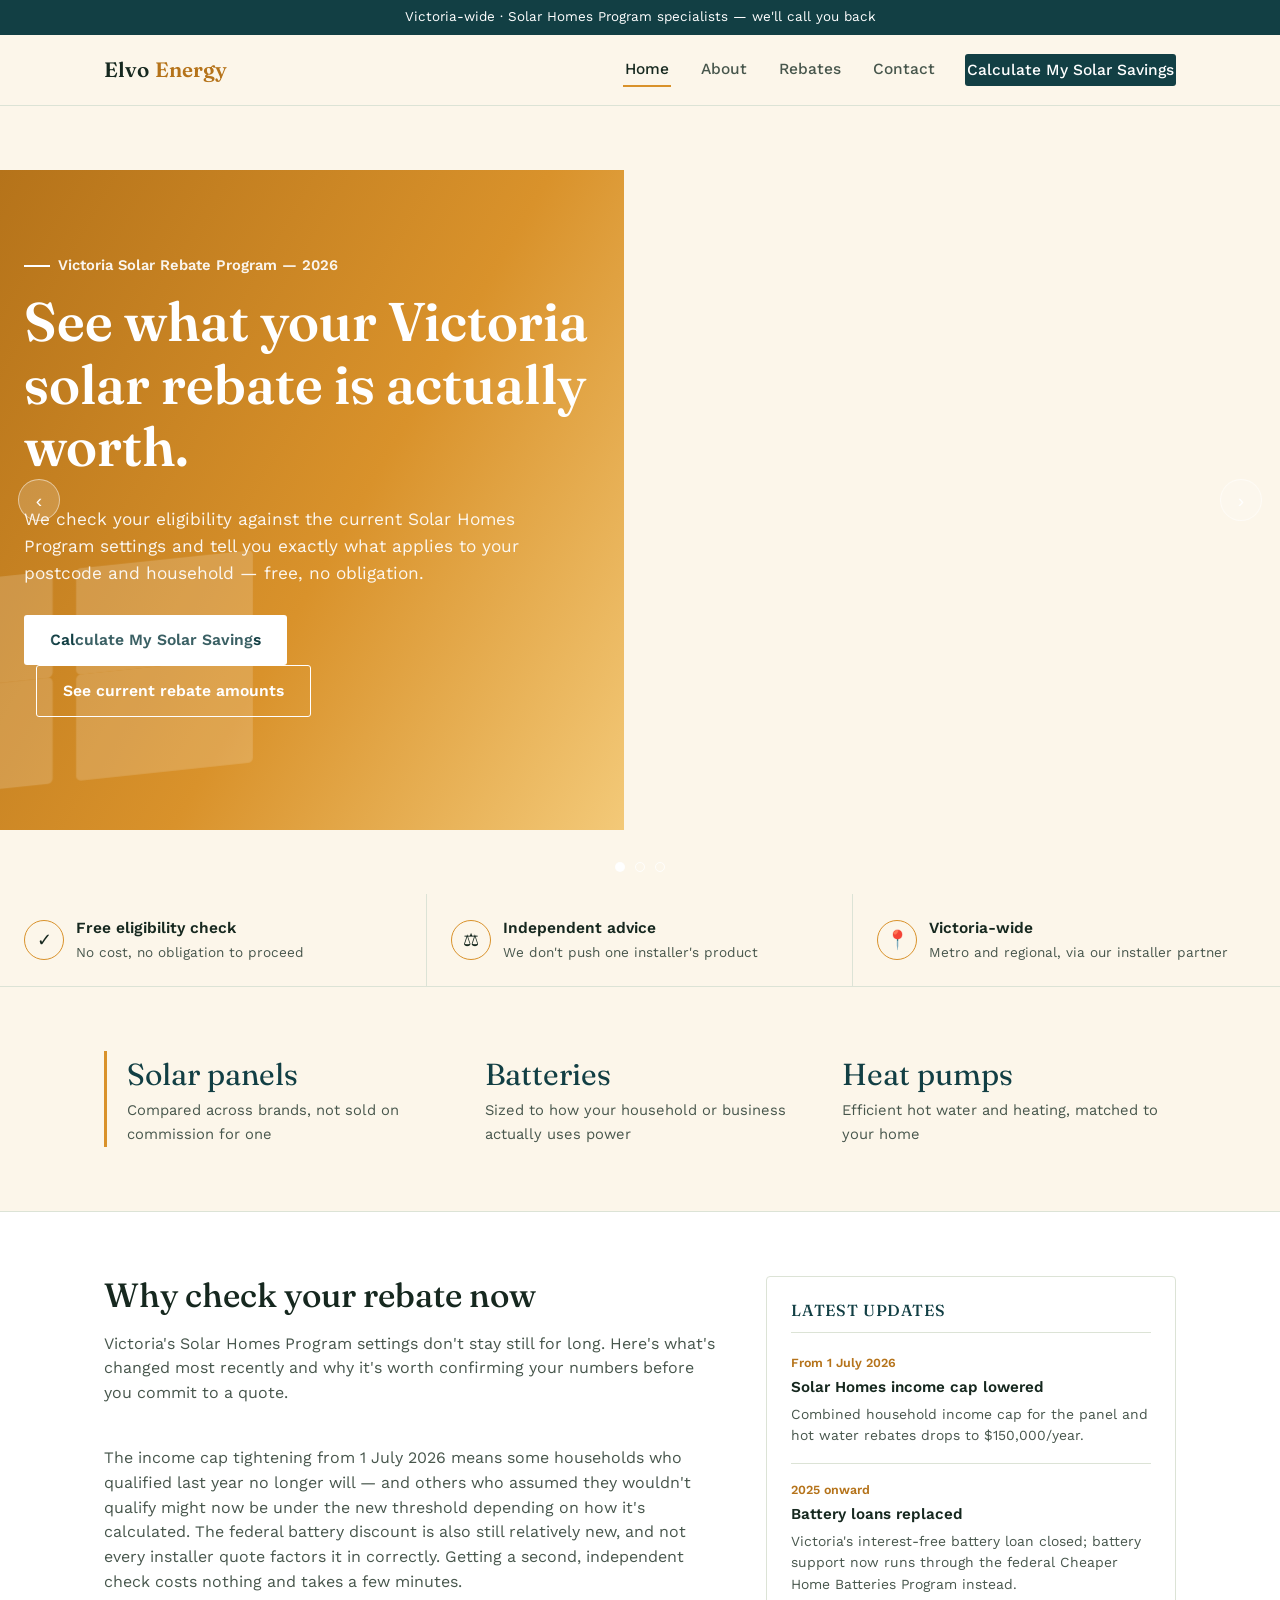
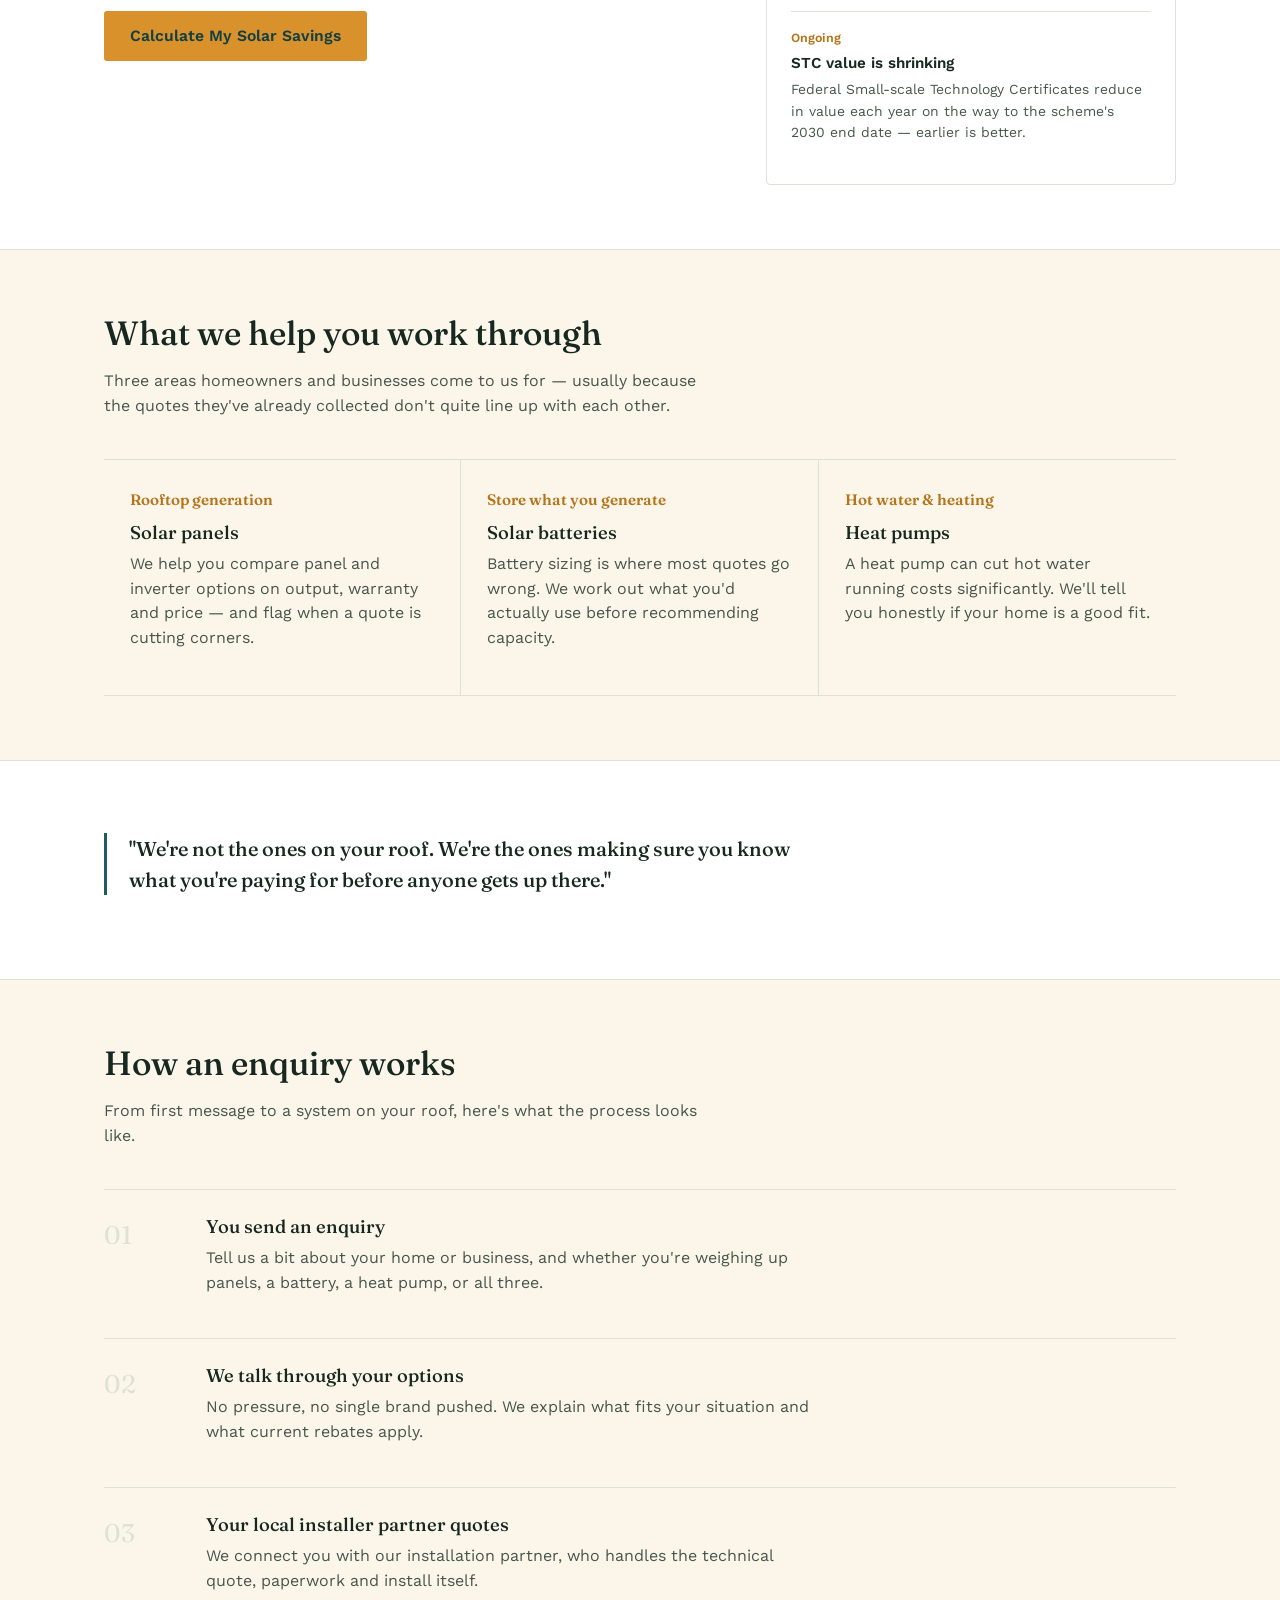
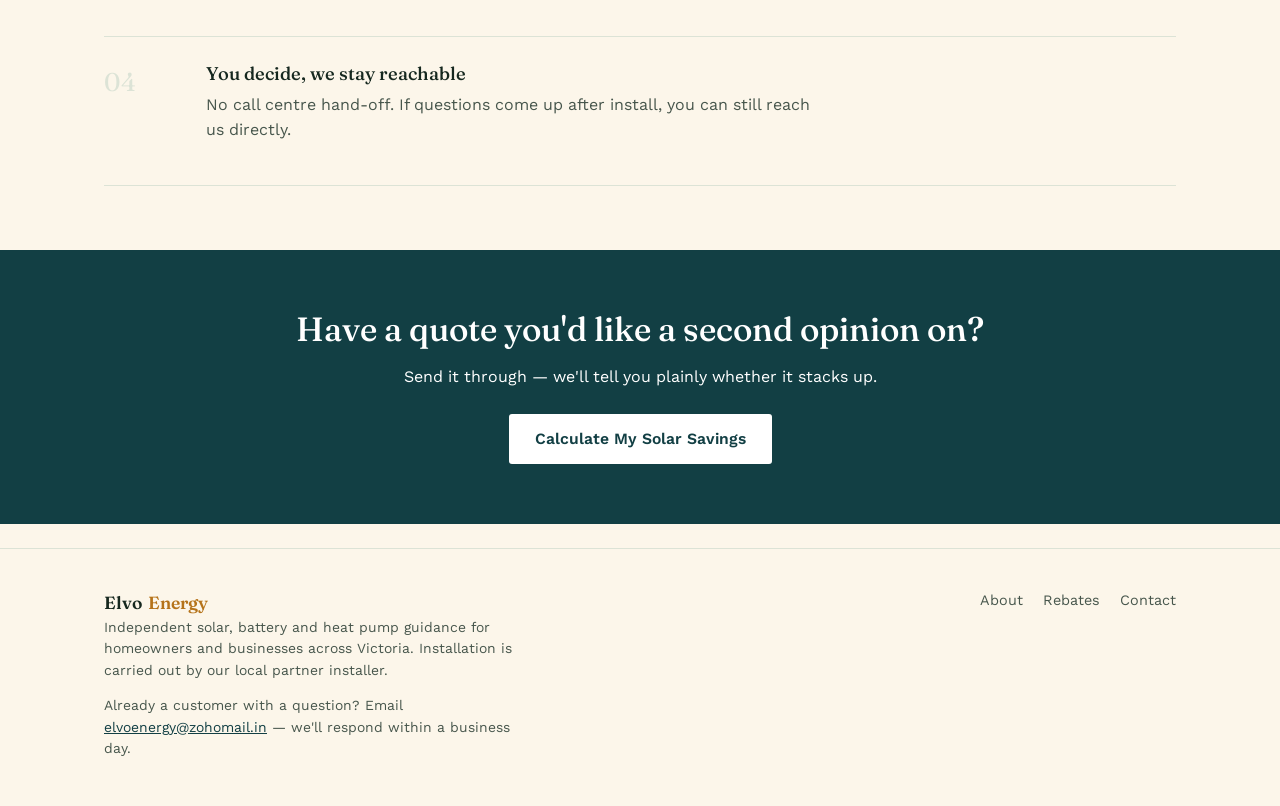
==== index.html @ be5ad403 "index.html about.html rebates.html contact.html styles.css script.js" ====
<!DOCTYPE html>
<html lang="en">
<head>
<meta charset="UTF-8">
<meta name="viewport" content="width=device-width, initial-scale=1.0">
<title>Elvo Energy — Independent solar, battery & heat pump guidance, Victoria</title>
<meta name="description" content="Elvo Energy helps Victorian homeowners and businesses compare solar panels, batteries and heat pumps, track current rebates, and connect with a trusted local installer.">
<link rel="stylesheet" href="styles.css">
</head>
<body>

<div class="top-bar">
  <div class="wrap" style="justify-content:center;">
    <span class="tb-tagline">Victoria-wide · Solar Homes Program specialists — we'll call you back</span>
  </div>
</div>

<header class="site">
  <div class="nav-row">
    <a href="index.html" class="brand">Elvo<span>Energy</span></a>
    <button class="menu-toggle" aria-label="Toggle menu">☰</button>
    <nav class="links">
      <a href="index.html" class="active">Home</a>
      <a href="about.html">About</a>
      <a href="rebates.html">Rebates</a>
      <a href="contact.html">Contact</a>
      <a href="contact.html" class="nav-cta">Calculate My Solar Savings</a>
    </nav>
  </div>
</header>

<section class="hero-slider">

  <div class="slide slide-1 active">
    <div class="hero-illustration">
      <svg viewBox="0 0 1200 560" preserveAspectRatio="xMidYMid slice" width="100%" height="100%" xmlns="http://www.w3.org/2000/svg">
        <circle cx="1040" cy="90" r="70" fill="#FFFFFF" opacity="0.55"/>
        <g fill="#FFFFFF" opacity="0.5">
          <rect x="60" y="380" width="150" height="90" rx="4" transform="skewY(-6)"/>
          <rect x="230" y="380" width="150" height="90" rx="4" transform="skewY(-6)"/>
          <rect x="400" y="380" width="150" height="90" rx="4" transform="skewY(-6)"/>
          <rect x="60" y="470" width="150" height="90" rx="4" transform="skewY(-6)"/>
          <rect x="230" y="470" width="150" height="90" rx="4" transform="skewY(-6)"/>
          <rect x="400" y="470" width="150" height="90" rx="4" transform="skewY(-6)"/>
        </g>
      </svg>
    </div>
    <div class="slide-content">
      <span class="eyebrow-mark">Victoria Solar Rebate Program — 2026</span>
      <h1>See what your Victoria solar rebate is actually worth.</h1>
      <p>We check your eligibility against the current Solar Homes Program settings and tell you exactly what applies to your postcode and household — free, no obligation.</p>
      <p style="margin-top:28px;">
        <a href="contact.html" class="btn btn-primary">Calculate My Solar Savings</a>
        <a href="rebates.html" class="btn btn-outline" style="margin-left:12px;">See current rebate amounts</a>
      </p>
    </div>
  </div>

  <div class="slide slide-2">
    <div class="hero-illustration">
      <svg viewBox="0 0 1200 560" preserveAspectRatio="xMidYMid slice" width="100%" height="100%" xmlns="http://www.w3.org/2000/svg">
        <rect x="880" y="180" width="220" height="320" rx="18" fill="#FFFFFF" opacity="0.5"/>
        <rect x="950" y="150" width="80" height="34" rx="8" fill="#FFFFFF" opacity="0.5"/>
        <rect x="905" y="330" width="170" height="90" rx="6" fill="#123F44" opacity="0.4"/>
        <path d="M60 480 L160 480 L200 400 L260 480 L360 480" stroke="#FFFFFF" stroke-width="10" fill="none" opacity="0.45" stroke-linecap="round" stroke-linejoin="round"/>
      </svg>
    </div>
    <div class="slide-content">
      <span class="eyebrow-mark">Solar batteries — Victoria</span>
      <h1>Size a battery to how you actually use power.</h1>
      <p>Most battery quotes are oversized or undersized. We work out real usage first, then tell you what capacity — and what federal rebate — actually applies.</p>
      <p style="margin-top:28px;">
        <a href="contact.html" class="btn btn-primary">Get My Free Battery Check</a>
        <a href="about.html" class="btn btn-outline" style="margin-left:12px;">How we work</a>
      </p>
    </div>
  </div>

  <div class="slide slide-3">
    <div class="hero-illustration">
      <svg viewBox="0 0 1200 560" preserveAspectRatio="xMidYMid slice" width="100%" height="100%" xmlns="http://www.w3.org/2000/svg">
        <path d="M980 140 C980 220 900 260 900 330 C900 380 940 415 980 415 C1020 415 1060 380 1060 330 C1060 260 980 220 980 140 Z" fill="#FFFFFF" opacity="0.5"/>
        <circle cx="150" cy="420" r="46" fill="none" stroke="#FFFFFF" stroke-width="8" opacity="0.4"/>
        <circle cx="260" cy="420" r="46" fill="none" stroke="#FFFFFF" stroke-width="8" opacity="0.4"/>
        <circle cx="370" cy="420" r="46" fill="none" stroke="#FFFFFF" stroke-width="8" opacity="0.4"/>
      </svg>
    </div>
    <div class="slide-content">
      <span class="eyebrow-mark">Heat pump hot water — Victoria</span>
      <h1>Cut hot water running costs with a heat pump.</h1>
      <p>A heat pump can qualify for its own Solar Homes rebate. We'll tell you honestly whether your home is a good fit before you get a quote.</p>
      <p style="margin-top:28px;">
        <a href="contact.html" class="btn btn-primary">Check My Eligibility</a>
        <a href="rebates.html" class="btn btn-outline" style="margin-left:12px;">See rebate amounts</a>
      </p>
    </div>
  </div>

  <button class="slide-arrow prev" aria-label="Previous slide">‹</button>
  <button class="slide-arrow next" aria-label="Next slide">›</button>
  <div class="slide-dots">
    <button class="active" aria-label="Slide 1"></button>
    <button aria-label="Slide 2"></button>
    <button aria-label="Slide 3"></button>
  </div>
</section>

<section class="trust-row" style="padding:0;">
  <div class="trust-item">
    <span class="trust-icon">✓</span>
    <div>
      <h4>Free eligibility check</h4>
      <p>No cost, no obligation to proceed</p>
    </div>
  </div>
  <div class="trust-item">
    <span class="trust-icon">⚖</span>
    <div>
      <h4>Independent advice</h4>
      <p>We don't push one installer's product</p>
    </div>
  </div>
  <div class="trust-item">
    <span class="trust-icon">📍</span>
    <div>
      <h4>Victoria-wide</h4>
      <p>Metro and regional, via our installer partner</p>
    </div>
  </div>
</section>

<section>
  <div class="wrap">
    <div class="hero-figures" style="border-left:3px solid var(--sun); padding-left:20px; display:grid; grid-template-columns:repeat(3,1fr); gap:24px;">
      <div>
        <span class="num">Solar panels</span>
        <span class="lbl">Compared across brands, not sold on commission for one</span>
      </div>
      <div>
        <span class="num">Batteries</span>
        <span class="lbl">Sized to how your household or business actually uses power</span>
      </div>
      <div>
        <span class="num">Heat pumps</span>
        <span class="lbl">Efficient hot water and heating, matched to your home</span>
      </div>
    </div>
  </div>
</section>

<section class="alt">
  <div class="wrap updates-layout">
    <div>
      <div class="section-head">
        <h2>Why check your rebate now</h2>
        <p>Victoria's Solar Homes Program settings don't stay still for long. Here's what's changed most recently and why it's worth confirming your numbers before you commit to a quote.</p>
      </div>
      <p>The income cap tightening from 1 July 2026 means some households who qualified last year no longer will — and others who assumed they wouldn't qualify might now be under the new threshold depending on how it's calculated. The federal battery discount is also still relatively new, and not every installer quote factors it in correctly. Getting a second, independent check costs nothing and takes a few minutes.</p>
      <a href="contact.html" class="btn btn-primary">Calculate My Solar Savings</a>
    </div>
    <aside class="updates-panel">
      <h3>Latest updates</h3>
      <div class="update-item">
        <span class="u-date">From 1 July 2026</span>
        <h4>Solar Homes income cap lowered</h4>
        <p>Combined household income cap for the panel and hot water rebates drops to $150,000/year.</p>
      </div>
      <div class="update-item">
        <span class="u-date">2025 onward</span>
        <h4>Battery loans replaced</h4>
        <p>Victoria's interest-free battery loan closed; battery support now runs through the federal Cheaper Home Batteries Program instead.</p>
      </div>
      <div class="update-item">
        <span class="u-date">Ongoing</span>
        <h4>STC value is shrinking</h4>
        <p>Federal Small-scale Technology Certificates reduce in value each year on the way to the scheme's 2030 end date — earlier is better.</p>
      </div>
    </aside>
  </div>
</section>

<div class="sticky-cta">
  <a href="contact.html">Calculate My Solar Savings</a>
</div>

<section>
  <div class="wrap">
    <div class="section-head">
      <h2>What we help you work through</h2>
      <p>Three areas homeowners and businesses come to us for — usually because the quotes they've already collected don't quite line up with each other.</p>
    </div>
  </div>
  <div class="wrap">
    <div class="services">
      <div class="service">
        <span class="mark">Rooftop generation</span>
        <h3>Solar panels</h3>
        <p>We help you compare panel and inverter options on output, warranty and price — and flag when a quote is cutting corners.</p>
      </div>
      <div class="service">
        <span class="mark">Store what you generate</span>
        <h3>Solar batteries</h3>
        <p>Battery sizing is where most quotes go wrong. We work out what you'd actually use before recommending capacity.</p>
      </div>
      <div class="service">
        <span class="mark">Hot water & heating</span>
        <h3>Heat pumps</h3>
        <p>A heat pump can cut hot water running costs significantly. We'll tell you honestly if your home is a good fit.</p>
      </div>
    </div>
  </div>
</section>

<section class="alt">
  <div class="wrap">
    <div class="quote-block">
      <p>"We're not the ones on your roof. We're the ones making sure you know what you're paying for before anyone gets up there."</p>
    </div>
  </div>
</section>

<section>
  <div class="wrap">
    <div class="section-head">
      <h2>How an enquiry works</h2>
      <p>From first message to a system on your roof, here's what the process looks like.</p>
    </div>
    <div class="process">
      <div class="process-row">
        <span class="step-n">01</span>
        <div>
          <h3>You send an enquiry</h3>
          <p>Tell us a bit about your home or business, and whether you're weighing up panels, a battery, a heat pump, or all three.</p>
        </div>
      </div>
      <div class="process-row">
        <span class="step-n">02</span>
        <div>
          <h3>We talk through your options</h3>
          <p>No pressure, no single brand pushed. We explain what fits your situation and what current rebates apply.</p>
        </div>
      </div>
      <div class="process-row">
        <span class="step-n">03</span>
        <div>
          <h3>Your local installer partner quotes</h3>
          <p>We connect you with our installation partner, who handles the technical quote, paperwork and install itself.</p>
        </div>
      </div>
      <div class="process-row">
        <span class="step-n">04</span>
        <div>
          <h3>You decide, we stay reachable</h3>
          <p>No call centre hand-off. If questions come up after install, you can still reach us directly.</p>
        </div>
      </div>
    </div>
  </div>
</section>

<section class="band band-teal">
  <div class="wrap">
    <h2>Have a quote you'd like a second opinion on?</h2>
    <p style="margin:0 auto 24px;">Send it through — we'll tell you plainly whether it stacks up.</p>
    <a href="contact.html" class="btn btn-primary">Calculate My Solar Savings</a>
  </div>
</section>

<footer class="site">
  <div class="wrap footer-row">
    <div>
      <a href="index.html" class="brand">Elvo<span>Energy</span></a>
      <p class="footer-note">Independent solar, battery and heat pump guidance for homeowners and businesses across Victoria. Installation is carried out by our local partner installer.</p>
      <p class="footer-note">Already a customer with a question? Email <a href="mailto:elvoenergy@zohomail.in">elvoenergy@zohomail.in</a> — we'll respond within a business day.</p>
    </div>
    <div class="footer-links">
      <a href="about.html">About</a>
      <a href="rebates.html">Rebates</a>
      <a href="contact.html">Contact</a>
    </div>
  </div>
</footer>

<script src="script.js"></script>
</body>
</html>
---- styles.css ----
@import url('https://fonts.googleapis.com/css2?family=Fraunces:opsz,wght@9..144,400;9..144,500;9..144,600&family=Work+Sans:wght@400;500;600&display=swap');

:root {
  --bg: #FCF6EA;
  --bg-panel: #FFFFFF;
  --ink: #16281F;
  --ink-soft: #47564C;
  --line: #DCE3D6;
  --sun: #D9922B;
  --sun-deep: #B5731A;
  --teal: #1D5C63;
  --teal-deep: #123F44;
  --max: 1120px;
  font-family: 'Work Sans', -apple-system, BlinkMacSystemFont, sans-serif;
}

* { box-sizing: border-box; }

html { scroll-behavior: smooth; }

body {
  margin: 0;
  background: var(--bg);
  color: var(--ink);
  line-height: 1.55;
  -webkit-font-smoothing: antialiased;
}

h1, h2, h3 {
  font-family: 'Fraunces', Georgia, serif;
  font-weight: 500;
  line-height: 1.15;
  margin: 0 0 0.5em;
  color: var(--ink);
}

h1 { font-size: clamp(2.1rem, 5vw, 3.4rem); font-weight: 600; }
h2 { font-size: clamp(1.5rem, 3vw, 2.1rem); }
h3 { font-size: 1.15rem; }

p { margin: 0 0 1em; max-width: 62ch; color: var(--ink-soft); }

a { color: var(--teal-deep); }

.wrap {
  max-width: var(--max);
  margin: 0 auto;
  padding: 0 24px;
}

/* Header */
header.site {
  border-bottom: 1px solid var(--line);
  background: var(--bg);
  position: sticky;
  top: 0;
  z-index: 50;
}

.nav-row {
  display: flex;
  align-items: center;
  justify-content: space-between;
  padding: 18px 24px;
  max-width: var(--max);
  margin: 0 auto;
}

.brand {
  font-family: 'Fraunces', serif;
  font-weight: 600;
  font-size: 1.3rem;
  color: var(--ink);
  text-decoration: none;
  display: flex;
  align-items: baseline;
  gap: 6px;
}

.brand span {
  color: var(--sun-deep);
}

nav.links {
  display: flex;
  gap: 28px;
  align-items: center;
}

nav.links a {
  text-decoration: none;
  color: var(--ink-soft);
  font-size: 0.97rem;
  font-weight: 500;
  padding: 4px 2px;
  border-bottom: 2px solid transparent;
}

nav.links a:hover,
nav.links a.active {
  color: var(--ink);
  border-bottom-color: var(--sun);
}

.nav-cta {
  background: var(--teal-deep);
  color: #fff !important;
  padding: 9px 18px;
  border-radius: 3px;
  border-bottom: none !important;
}

.nav-cta:hover {
  background: var(--teal);
  border-bottom: none !important;
}

.menu-toggle {
  display: none;
  background: var(--teal-deep);
  border: none;
  border-radius: 6px;
  padding: 10px 14px;
  font-size: 1.25rem;
  line-height: 1;
  color: #fff;
  min-width: 44px;
  min-height: 44px;
}
.menu-toggle:active { background: var(--teal); }

@media (max-width: 720px) {
  nav.links {
    display: none;
    position: absolute;
    top: 100%;
    left: 0;
    right: 0;
    background: var(--bg-panel);
    border-bottom: 1px solid var(--line);
    flex-direction: column;
    align-items: flex-start;
    padding: 16px 24px 22px;
    gap: 16px;
  }
  nav.links.open { display: flex; }
  .menu-toggle { display: block; }
  .nav-cta { margin-top: 4px; }
}

/* Hero */
.hero {
  padding: 72px 0 56px;
  border-bottom: 1px solid var(--line);
}

.hero .grid {
  display: grid;
  grid-template-columns: 1.2fr 0.8fr;
  gap: 48px;
  align-items: center;
}

@media (max-width: 820px) {
  .hero .grid { grid-template-columns: 1fr; }
}

.eyebrow-mark {
  display: inline-flex;
  align-items: center;
  gap: 8px;
  color: var(--sun-deep);
  font-weight: 600;
  font-size: 0.92rem;
  margin-bottom: 14px;
}

.eyebrow-mark::before {
  content: "";
  width: 26px;
  height: 2px;
  background: var(--sun);
}

.hero-figures {
  border-left: 3px solid var(--sun);
  padding-left: 20px;
  display: grid;
  gap: 18px;
}

.hero-figures .num {
  font-family: 'Fraunces', serif;
  font-size: 1.9rem;
  color: var(--teal-deep);
  display: block;
}

.hero-figures .lbl {
  font-size: 0.92rem;
  color: var(--ink-soft);
}

.btn {
  display: inline-block;
  text-decoration: none;
  font-weight: 600;
  padding: 13px 26px;
  border-radius: 3px;
  font-size: 0.98rem;
}

.btn-primary {
  background: var(--sun);
  color: var(--teal-deep);
}
.btn-primary:hover { background: var(--sun-deep); color: #fff; }

.btn-outline {
  border: 1.5px solid var(--teal-deep);
  color: var(--teal-deep);
  background: transparent;
}
.btn-outline:hover { background: var(--teal-deep); color: #fff; }

/* Sections */
section { padding: 64px 0; }
section.alt { background: var(--bg-panel); border-top: 1px solid var(--line); border-bottom: 1px solid var(--line); }

.section-head { max-width: 640px; margin-bottom: 40px; }

.services {
  display: grid;
  grid-template-columns: repeat(3, 1fr);
  gap: 0;
  border-top: 1px solid var(--line);
}

@media (max-width: 820px) {
  .services { grid-template-columns: 1fr; }
}

.service {
  padding: 28px 26px;
  border-right: 1px solid var(--line);
  border-bottom: 1px solid var(--line);
}
.services .service:last-child { border-right: none; }

@media (max-width: 820px) {
  .service { border-right: none; }
}

.service .mark {
  font-family: 'Fraunces', serif;
  color: var(--sun-deep);
  font-size: 0.95rem;
  font-weight: 600;
  margin-bottom: 10px;
  display: block;
}

.process {
  display: grid;
  gap: 0;
}

.process-row {
  display: grid;
  grid-template-columns: 80px 1fr;
  gap: 22px;
  padding: 26px 0;
  border-top: 1px solid var(--line);
}
.process-row:last-child { border-bottom: 1px solid var(--line); }

.process-row .step-n {
  font-family: 'Fraunces', serif;
  font-size: 1.6rem;
  color: var(--line);
}

.quote-block {
  border-left: 3px solid var(--teal);
  padding-left: 22px;
  margin: 8px 0;
}
.quote-block p {
  font-family: 'Fraunces', serif;
  font-size: 1.25rem;
  font-weight: 500;
  color: var(--ink);
  max-width: 52ch;
}

/* Footer */
footer.site {
  border-top: 1px solid var(--line);
  padding: 40px 0 32px;
  margin-top: 24px;
}

.footer-row {
  display: flex;
  justify-content: space-between;
  flex-wrap: wrap;
  gap: 24px;
}

.footer-row .brand { font-size: 1.1rem; }

.footer-note {
  font-size: 0.87rem;
  color: var(--ink-soft);
  max-width: 46ch;
}

.footer-links {
  display: flex;
  gap: 20px;
}
.footer-links a { color: var(--ink-soft); font-size: 0.9rem; text-decoration: none; }
.footer-links a:hover { color: var(--ink); }

/* Page header (non-home) */
.page-head {
  padding: 54px 0 40px;
  border-bottom: 1px solid var(--line);
}
.page-head p { font-size: 1.08rem; }

/* Rebates table-ish list */
.rebate-list { display: grid; gap: 0; border-top: 1px solid var(--line); }
.rebate-item {
  display: grid;
  grid-template-columns: 1fr auto;
  gap: 20px;
  align-items: baseline;
  padding: 24px 0;
  border-bottom: 1px solid var(--line);
}
.rebate-item .amount {
  font-family: 'Fraunces', serif;
  font-size: 1.5rem;
  color: var(--teal-deep);
  white-space: nowrap;
}

.callout {
  background: #FBF1DE;
  border: 1px solid #E9CE97;
  padding: 22px 24px;
  border-radius: 3px;
  margin: 32px 0;
}
.callout p:last-child { margin-bottom: 0; }

/* Form */
.form-wrap {
  display: grid;
  grid-template-columns: 1fr 1fr;
  gap: 56px;
}
@media (max-width: 820px) {
  .form-wrap { grid-template-columns: 1fr; }
}

form.enquiry { display: grid; gap: 18px; }

.field { display: grid; gap: 6px; }
.field label { font-size: 0.9rem; font-weight: 600; color: var(--ink); }
.field input,
.field select,
.field textarea {
  border: 1.5px solid var(--line);
  border-radius: 3px;
  padding: 11px 13px;
  font-family: inherit;
  font-size: 0.97rem;
  background: var(--bg-panel);
  color: var(--ink);
}
.field input:focus,
.field select:focus,
.field textarea:focus {
  outline: 2px solid var(--teal);
  outline-offset: 1px;
  border-color: var(--teal);
}
.field textarea { resize: vertical; min-height: 120px; }

.radio-group { display: flex; gap: 18px; flex-wrap: wrap; }
.radio-opt { display: flex; align-items: center; gap: 6px; font-size: 0.94rem; color: var(--ink-soft); }

.contact-side .item { margin-bottom: 26px; }
.contact-side .item h3 { margin-bottom: 4px; }

.form-status {
  margin-top: 14px;
  font-size: 0.92rem;
  padding: 10px 14px;
  border-radius: 3px;
  display: none;
}
.form-status.show { display: block; }
.form-status.ok { background: #E4F0DE; color: #2B4B1F; }
.form-status.err { background: #F6DCDC; color: #6B1F1F; }

:focus-visible { outline: 2px solid var(--teal); outline-offset: 2px; }

@media (prefers-reduced-motion: reduce) {
  html { scroll-behavior: auto; }
}

/* Hero slider */
.hero-slider {
  position: relative;
  overflow: hidden;
  min-height: 560px;
  display: flex;
}

.slide {
  position: absolute;
  inset: 0;
  display: flex;
  align-items: center;
  opacity: 0;
  visibility: hidden;
  transition: opacity 0.9s ease;
  color: #fff;
}

.slide.active {
  position: relative;
  opacity: 1;
  visibility: visible;
}

.slide-1 { background: linear-gradient(120deg, var(--sun-deep) 0%, var(--sun) 55%, #F3C978 100%); }
.slide-2 { background: linear-gradient(120deg, var(--teal-deep) 0%, var(--teal) 55%, #4E9CA0 100%); }
.slide-3 { background: linear-gradient(120deg, #1B3A2E 0%, #2F6B4F 55%, #74B08E 100%); }

.slide-content {
  max-width: var(--max);
  margin: 0 auto;
  padding: 80px 24px 96px;
  width: 100%;
}

.slide-content .eyebrow-mark { color: rgba(255,255,255,0.92); }
.slide-content .eyebrow-mark::before { background: #fff; }
.slide-content h1 { color: #fff; max-width: 16ch; }
.slide-content p { color: rgba(255,255,255,0.92); max-width: 48ch; font-size: 1.08rem; }

.slide-content .btn-primary { background: #fff; color: var(--teal-deep); }
.slide-content .btn-primary:hover { background: var(--teal-deep); color: #fff; }
.slide-content .btn-outline { border-color: #fff; color: #fff; }
.slide-content .btn-outline:hover { background: #fff; color: var(--teal-deep); }

.slide-dots {
  position: absolute;
  bottom: 22px;
  left: 50%;
  transform: translateX(-50%);
  display: flex;
  gap: 10px;
  z-index: 6;
}

.slide-dots button {
  width: 10px;
  height: 10px;
  border-radius: 50%;
  border: 1.5px solid rgba(255,255,255,0.85);
  background: transparent;
  padding: 0;
  cursor: pointer;
}
.slide-dots button.active { background: #fff; }

.slide-arrow {
  position: absolute;
  top: 50%;
  transform: translateY(-50%);
  width: 42px;
  height: 42px;
  border-radius: 50%;
  background: rgba(255,255,255,0.16);
  border: 1px solid rgba(255,255,255,0.5);
  color: #fff;
  font-size: 1.2rem;
  line-height: 1;
  cursor: pointer;
  z-index: 6;
}
.slide-arrow:hover { background: rgba(255,255,255,0.3); }
.slide-arrow.prev { left: 18px; }
.slide-arrow.next { right: 18px; }

@media (max-width: 640px) {
  .hero-slider { min-height: 480px; }
  .slide-content { padding: 60px 20px 76px; }
  .slide-arrow { width: 36px; height: 36px; }
}

@media (prefers-reduced-motion: reduce) {
  .slide { transition: none; }
}

/* Full-bleed colour bands for CTA sections */
.band {
  padding: 60px 0;
  text-align: center;
}
.band h2, .band p { color: #fff; }
.band-teal { background: var(--teal-deep); }
.band-sun { background: var(--sun-deep); }
.band .btn-primary { background: #fff; color: var(--teal-deep); }
.band .btn-primary:hover { background: var(--ink); color: #fff; }

/* Sticky mobile CTA */
.sticky-cta {
  display: none;
}
@media (max-width: 640px) {
  .sticky-cta {
    display: flex;
    position: fixed;
    bottom: 0; left: 0; right: 0;
    z-index: 60;
    background: var(--teal-deep);
    padding: 12px 16px;
    box-shadow: 0 -4px 14px rgba(0,0,0,0.18);
  }
  .sticky-cta a {
    flex: 1;
    text-align: center;
    background: var(--sun);
    color: var(--teal-deep);
    font-weight: 700;
    padding: 13px 10px;
    border-radius: 4px;
    text-decoration: none;
  }
  body { padding-bottom: 64px; }
}

/* Top info bar */
.top-bar {
  background: var(--teal-deep);
  color: #fff;
  font-size: 0.84rem;
  padding: 7px 0;
}
.top-bar .wrap {
  display: flex;
  justify-content: space-between;
  align-items: center;
  flex-wrap: wrap;
  gap: 6px 16px;
}
.top-bar a { color: #fff; text-decoration: none; }
.top-bar a:hover { text-decoration: underline; }
.top-bar .tb-email { font-weight: 600; }

@media (max-width: 480px) {
  .top-bar .tb-tagline { display: none; }
  .top-bar .wrap { justify-content: center; }
}

/* Trust badges row */
.trust-row {
  display: grid;
  grid-template-columns: repeat(3, 1fr);
  gap: 0;
  border-bottom: 1px solid var(--line);
}
@media (max-width: 720px) {
  .trust-row { grid-template-columns: 1fr; }
}
.trust-item {
  display: flex;
  align-items: center;
  gap: 12px;
  padding: 22px 24px;
  border-right: 1px solid var(--line);
}
.trust-row .trust-item:last-child { border-right: none; }
@media (max-width: 720px) {
  .trust-item { border-right: none; border-bottom: 1px solid var(--line); }
  .trust-row .trust-item:last-child { border-bottom: none; }
}
.trust-icon {
  width: 40px; height: 40px;
  border-radius: 50%;
  background: var(--bg);
  border: 1.5px solid var(--sun);
  display: flex; align-items: center; justify-content: center;
  font-size: 1.15rem;
  flex-shrink: 0;
}
.trust-item h4 { margin: 0 0 2px; font-size: 0.97rem; font-family: 'Work Sans', sans-serif; font-weight: 600; }
.trust-item p { margin: 0; font-size: 0.85rem; }

/* Updates sidebar layout */
.updates-layout {
  display: grid;
  grid-template-columns: 1.5fr 1fr;
  gap: 48px;
}
@media (max-width: 820px) {
  .updates-layout { grid-template-columns: 1fr; }
}
.updates-panel {
  background: var(--bg-panel);
  border: 1px solid var(--line);
  border-radius: 4px;
  padding: 24px;
  align-self: start;
}
.updates-panel h3 {
  font-size: 1rem;
  text-transform: uppercase;
  letter-spacing: 0.04em;
  color: var(--teal-deep);
  border-bottom: 1px solid var(--line);
  padding-bottom: 12px;
  margin-bottom: 4px;
}
.update-item {
  padding: 16px 0;
  border-bottom: 1px solid var(--line);
}
.updates-panel .update-item:last-child { border-bottom: none; }
.update-item .u-date {
  font-size: 0.78rem;
  color: var(--sun-deep);
  font-weight: 600;
  display: block;
  margin-bottom: 4px;
}
.update-item h4 { margin: 0 0 4px; font-size: 0.95rem; font-family: 'Work Sans', sans-serif; font-weight: 600; }
.update-item p { margin: 0; font-size: 0.87rem; }

/* Illustrated hero panels (SVG sits behind slide content) */
.hero-illustration {
  position: absolute;
  inset: 0;
  opacity: 0.35;
  pointer-events: none;
}
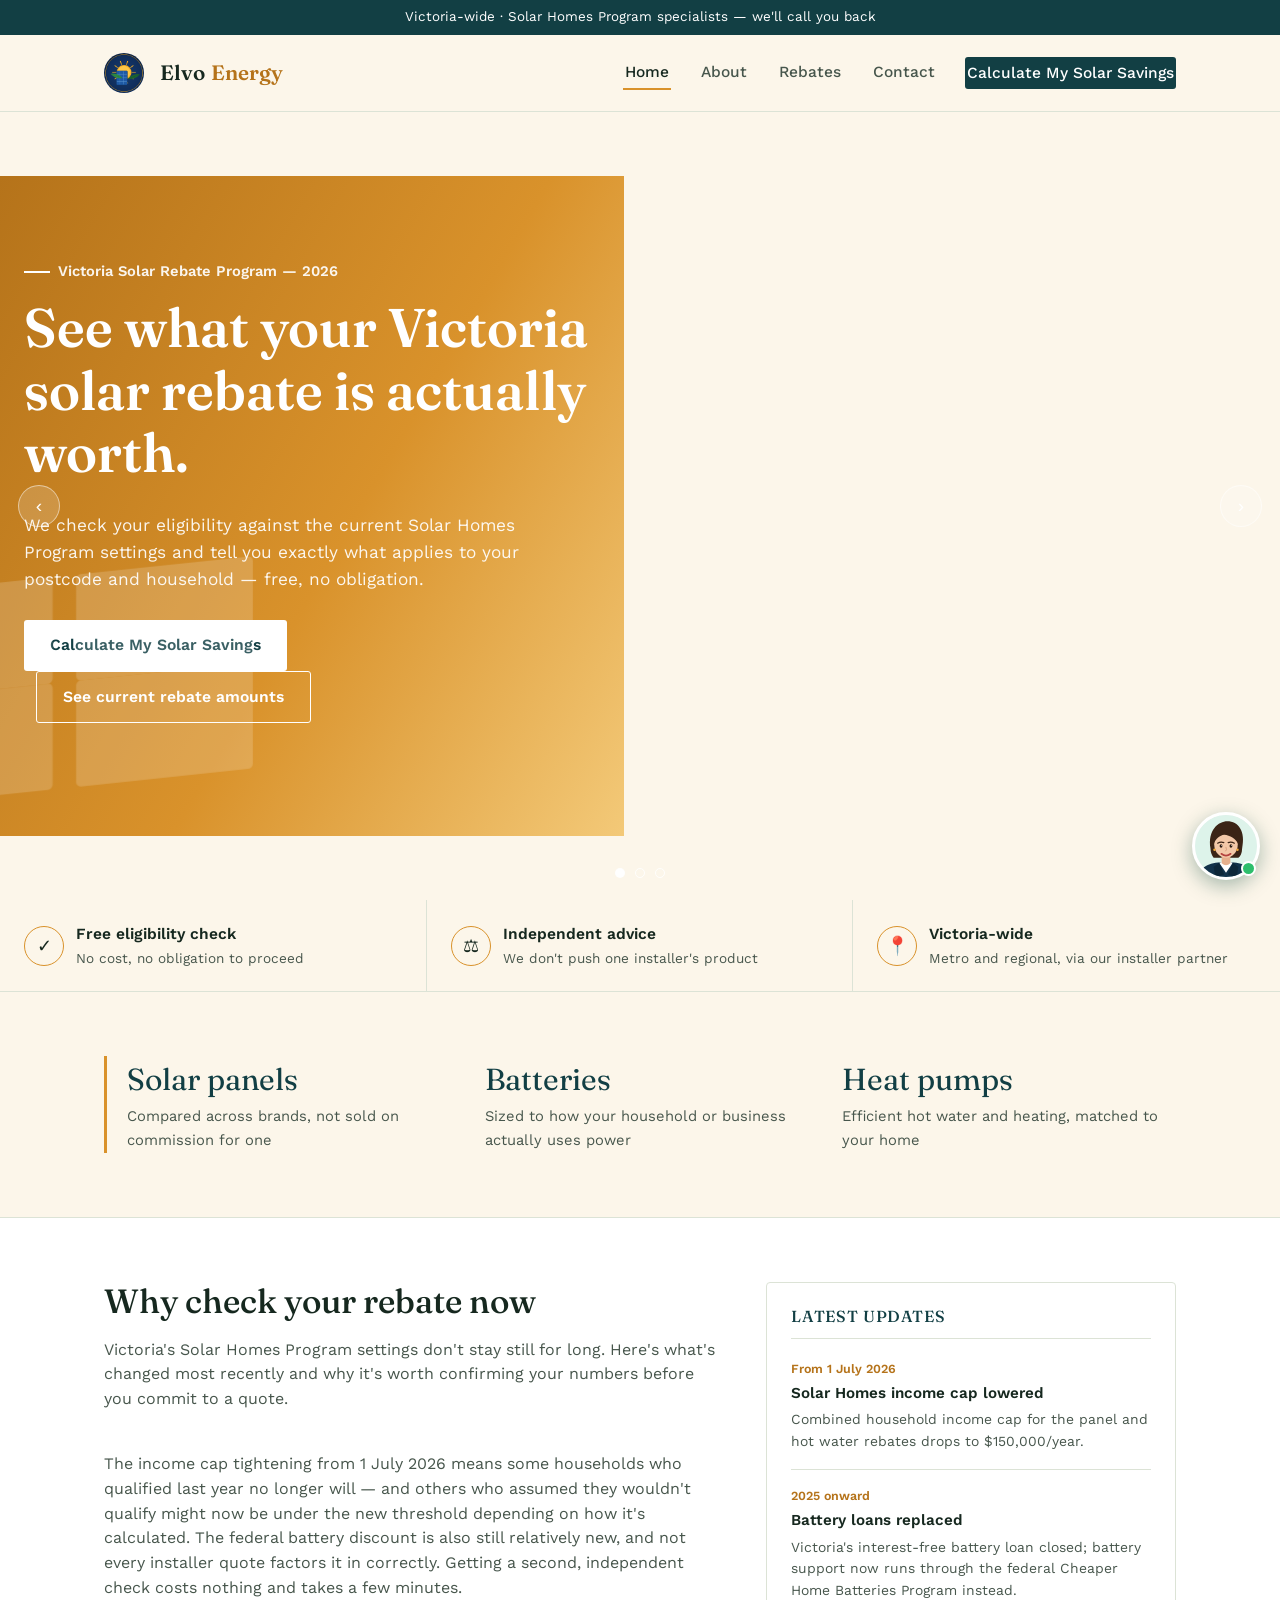
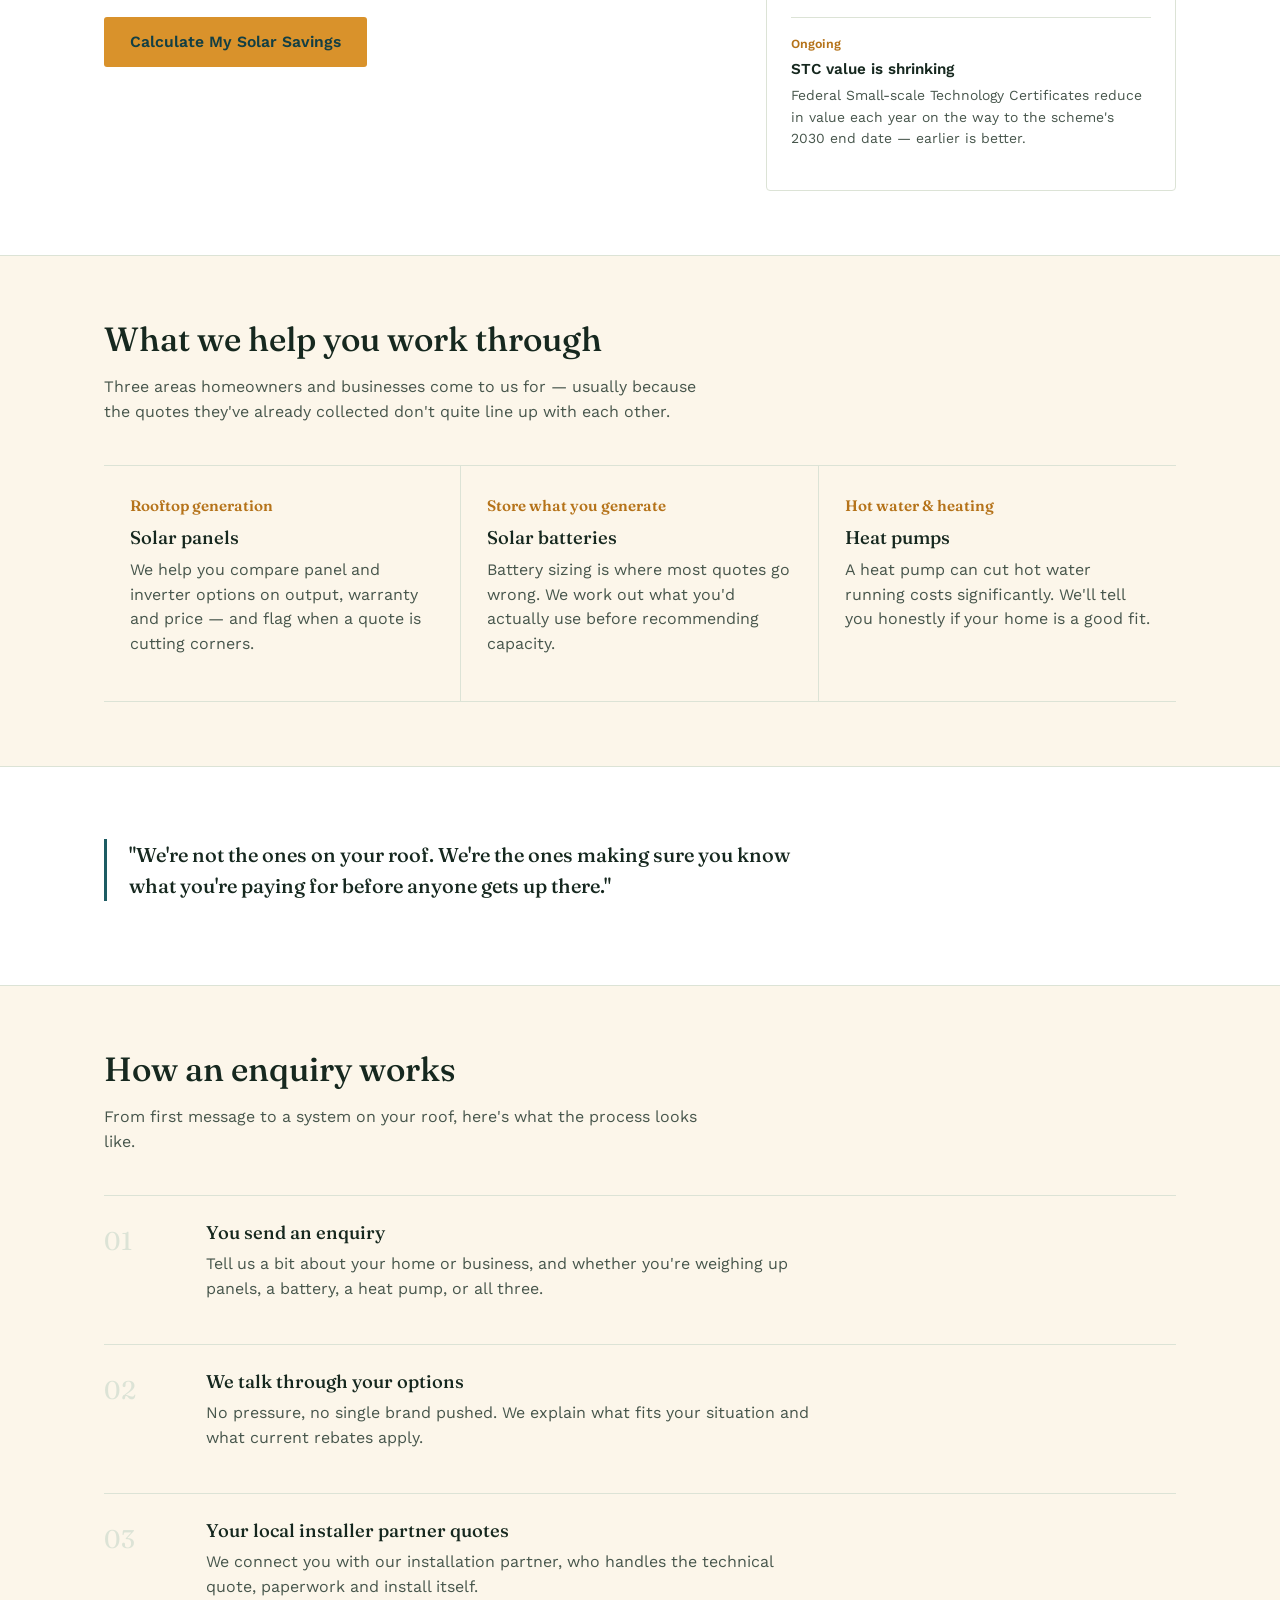
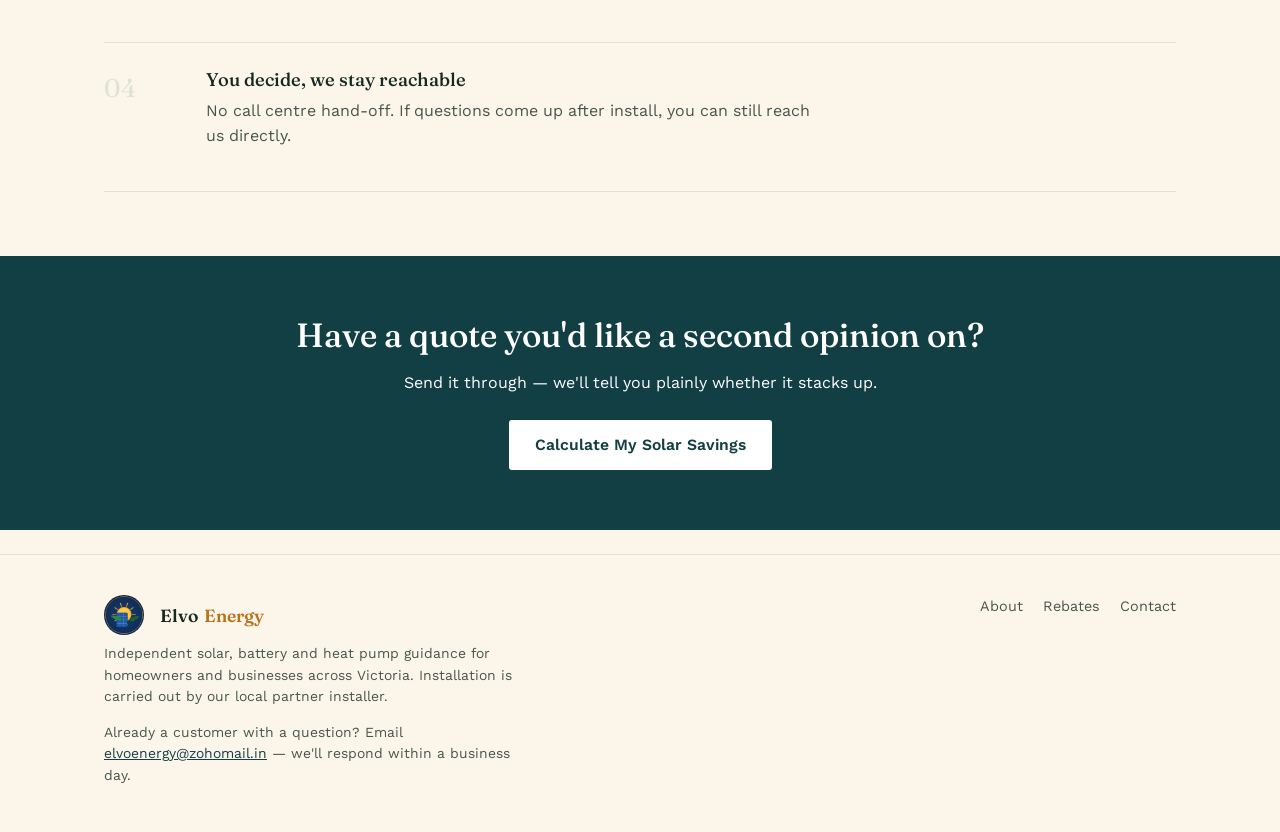
==== commit 3928955c: "Update index.html" ====
--- a/index.html
+++ b/index.html
@@ -5,7 +5,8 @@
 <meta name="viewport" content="width=device-width, initial-scale=1.0">
 <title>Elvo Energy — Independent solar, battery & heat pump guidance, Victoria</title>
 <meta name="description" content="Elvo Energy helps Victorian homeowners and businesses compare solar panels, batteries and heat pumps, track current rebates, and connect with a trusted local installer.">
-<link rel="stylesheet" href="styles.css">
+<link rel="stylesheet" href="styles.css"><link rel="icon" href="favicon.ico" sizes="any">
+<link rel="apple-touch-icon" href="apple-touch-icon.png">
 </head>
 <body>
 
--- a/styles.css
+++ b/styles.css
@@ -650,3 +650,12 @@
   opacity: 0.35;
   pointer-events: none;
 }
+/* Stop sideways overflow on phones */
+html, body { overflow-x: clip; max-width: 100%; }.page-head .btn { margin: 0 8px 12px 0; }
+@media (max-width: 640px) {
+  .slide-arrow { display: none; }
+}@media (max-width: 720px) {
+  .hero-figures { grid-template-columns: 1fr !important; }
+}
+.brand{display:inline-flex;align-items:center}
+.brand::before{content:"";width:40px;height:40px;margin-right:10px;background:url("elvo-logo.png") center/contain no-repeat;border-radius:50%}
